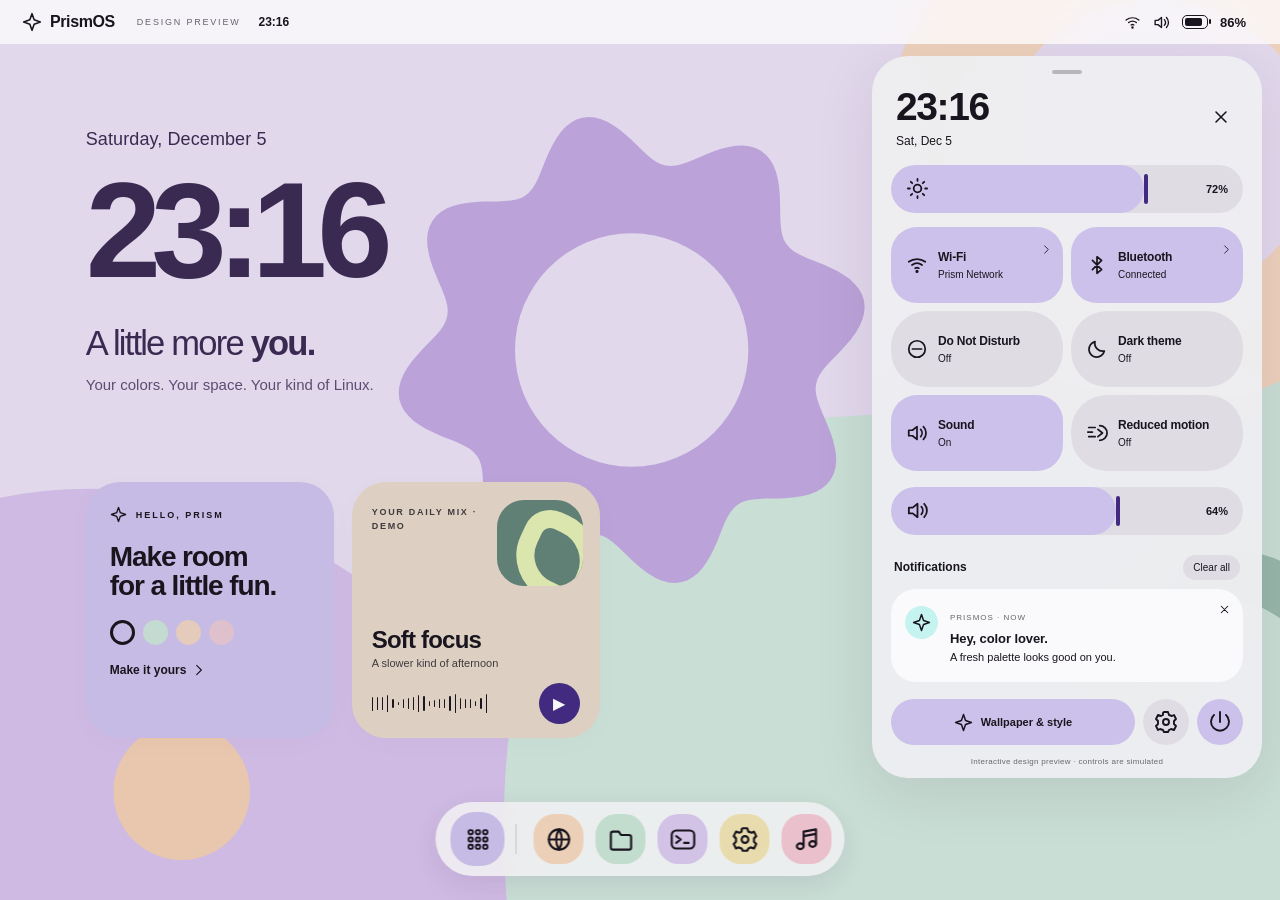
==== preview/index.html @ 4435ca2a "Add expressive PrismOS desktop and Arch distribution foundation Include native Quickshell surfaces, " ====
<!doctype html>
<html lang="en">
<head>
  <meta charset="UTF-8">
  <meta name="viewport" content="width=device-width, initial-scale=1, viewport-fit=cover">
  <meta name="theme-color" content="#e9dff4">
  <title>PrismOS · Express yourself</title>
  <link rel="stylesheet" href="style.css">
</head>
<body>
  <main id="desktop" aria-label="PrismOS interactive design preview">
    <div class="wallpaper" aria-hidden="true"><div class="wallpaper-art"></div></div>
    <header class="status-bar">
      <button class="brand" data-open="drawer" aria-label="Open all applications"><span data-icon="spark"></span><b>PrismOS</b><span class="preview-label">DESIGN PREVIEW</span></button>
      <span class="status-clock">13:30</span>
      <button class="status-system" data-open="shade" aria-label="Open Quick Settings" aria-expanded="true"><span data-icon="wifi"></span><span data-icon="volume"></span><span class="battery"><i></i></span><b>86%</b></button>
    </header>
    <section class="home-copy">
      <div class="date">Wednesday, October 14</div>
      <div class="giant-clock" aria-label="Current time">13<span>:</span>30</div>
      <h1>A little more <em>you.</em></h1>
      <p>Your colors. Your space. Your kind of Linux.</p>
    </section>
    <section class="home-widgets" aria-label="Desktop widgets">
      <article class="welcome-widget">
        <div class="widget-eyebrow"><span data-icon="spark"></span> HELLO, PRISM</div>
        <h2>Make room<br>for a little fun.</h2>
        <div class="palette-dots" aria-label="Choose color palette"></div>
        <button class="text-button" data-open="appearance">Make it yours <span data-icon="arrow"></span></button>
      </article>
      <article class="media-widget">
        <div class="album-art" aria-hidden="true"><div class="album-flower"></div></div>
        <span class="eyebrow">YOUR DAILY MIX · DEMO</span>
        <h3>Soft focus</h3><p>A slower kind of afternoon</p>
        <div class="media-bottom"><div class="wave" aria-hidden="true"></div><button id="play-media" class="round-button" aria-label="Play demo track">▶</button></div>
      </article>
    </section>
    <nav class="dock" aria-label="Favorite applications">
      <button class="dock-app all-apps" data-open="drawer" aria-label="All apps"><span data-icon="apps"></span><span class="dock-tip">All apps</span></button>
      <div class="dock-divider"></div>
      <button class="dock-app" data-app="browser" aria-label="Browser"><span class="app-icon peach" data-icon="browser"></span><span class="dock-tip">Browser</span></button>
      <button class="dock-app" data-app="files" aria-label="Files"><span class="app-icon mint" data-icon="folder"></span><span class="dock-tip">Files</span></button>
      <button class="dock-app" data-app="terminal" aria-label="Terminal"><span class="app-icon lilac" data-icon="terminal"></span><span class="dock-tip">Terminal</span></button>
      <button class="dock-app" data-app="settings" aria-label="Settings"><span class="app-icon butter" data-icon="settings"></span><span class="dock-tip">Settings</span></button>
      <button class="dock-app" data-app="music" aria-label="Music"><span class="app-icon rose" data-icon="music"></span><span class="dock-tip">Music</span></button>
    </nav>
    <div id="shade-backdrop" class="shade-backdrop" hidden></div>
    <aside id="shade" class="shade panel open" aria-label="Quick Settings" role="dialog" aria-modal="true" tabindex="-1">
      <div class="shade-handle" aria-hidden="true"></div>
      <div class="shade-heading"><div><div class="shade-clock">13:30</div><p class="shade-date">Wed, Oct 14</p></div><button class="round-button quiet" data-close="shade" aria-label="Close Quick Settings"><span data-icon="close"></span></button></div>
      <div class="brightness control-slider"><span data-icon="brightness"></span><input id="brightness" type="range" min="10" max="100" value="72" aria-label="Display brightness"><output for="brightness">72%</output></div>
      <div class="quick-grid">
        <button class="quick-tile active" data-toggle="wifi" aria-pressed="true"><span class="tile-icon" data-icon="wifi"></span><div><b>Wi-Fi</b><span class="tile-status">Prism Network</span></div><span class="tile-arrow" data-icon="arrow"></span></button>
        <button class="quick-tile active" data-toggle="bluetooth" aria-pressed="true"><span class="tile-icon" data-icon="bluetooth"></span><div><b>Bluetooth</b><span class="tile-status">Connected</span></div><span class="tile-arrow" data-icon="arrow"></span></button>
        <button class="quick-tile" data-toggle="dnd" aria-pressed="false"><span class="tile-icon" data-icon="dnd"></span><div><b>Do Not Disturb</b><span class="tile-status">Off</span></div></button>
        <button class="quick-tile" data-toggle="dark" aria-pressed="false"><span class="tile-icon" data-icon="moon"></span><div><b>Dark theme</b><span class="tile-status">Off</span></div></button>
        <button class="quick-tile active" data-toggle="sound" aria-pressed="true"><span class="tile-icon" data-icon="volume"></span><div><b>Sound</b><span class="tile-status">On</span></div></button>
        <button class="quick-tile" data-toggle="reduced" aria-pressed="false"><span class="tile-icon" data-icon="motion"></span><div><b>Reduced motion</b><span class="tile-status">Off</span></div></button>
      </div>
      <div class="volume control-slider"><span data-icon="volume"></span><input id="volume" type="range" min="0" max="100" value="64" aria-label="Media volume"><output for="volume">64%</output></div>
      <div class="notification-heading"><b>Notifications</b><button id="clear-notifications" class="text-button">Clear all</button></div>
      <div id="notifications">
        <article class="notification"><span class="notification-icon" data-icon="spark"></span><div><span class="notification-app">PRISMOS · NOW</span><h3>Hey, color lover.</h3><p>A fresh palette looks good on you.</p></div><button class="dismiss-notification" aria-label="Dismiss welcome notification"><span data-icon="close"></span></button></article>
      </div>
      <div class="shade-footer"><button class="pill-button edit-button" data-open="appearance"><span data-icon="spark"></span>Wallpaper & style</button><button class="round-button" data-app="settings" aria-label="Settings"><span data-icon="settings"></span></button><button class="round-button power-button" id="power" aria-label="Show session menu"><span data-icon="power"></span></button></div>
      <p class="demo-note">Interactive design preview · controls are simulated</p>
    </aside>
    <div id="modal-backdrop" class="modal-backdrop" hidden></div>
    <section id="drawer" class="drawer modal panel" hidden aria-label="All applications" role="dialog" aria-modal="true" tabindex="-1">
      <div class="modal-heading"><div><span class="eyebrow">A PLACE FOR EVERYTHING</span><h2>Your apps</h2></div><button class="round-button quiet" data-close="drawer" aria-label="Close all applications"><span data-icon="close"></span></button></div>
      <label class="search-field"><span data-icon="search"></span><input id="app-search" placeholder="Search your apps" autocomplete="off" aria-label="Search applications"><kbd>/</kbd></label>
      <div id="app-grid" class="app-grid"></div>
      <p id="no-apps" hidden>No apps match your search.</p>
      <div class="drawer-footer">Start something good.<span>Esc to close · Enter to open</span></div>
    </section>
    <section id="appearance" class="appearance modal panel" hidden role="dialog" aria-modal="true" aria-label="Wallpaper and style" tabindex="-1">
      <div class="modal-heading"><div><span class="eyebrow">FEEL RIGHT AT HOME</span><h2>Make it yours.</h2></div><button class="round-button quiet" data-close="appearance" aria-label="Close style settings"><span data-icon="close"></span></button></div>
      <div class="style-preview"><div class="style-clock">13:30</div><div class="style-mini-tiles"><i></i><i></i><i></i></div></div>
      <h3>Find your color</h3><div class="palette-options"></div>
      <div class="settings-row"><div><b>Dark theme</b><p>Soft colors after sunset.</p></div><button class="switch" data-setting="dark" role="switch" aria-checked="false" aria-label="Dark theme"><i></i></button></div>
      <div class="settings-row"><div><b>Reduced motion</b><p>Keep the colors, simplify movement.</p></div><button class="switch" data-setting="reduced" role="switch" aria-checked="false" aria-label="Reduced motion"><i></i></button></div>
    </section>
    <section id="app-window" class="app-window panel" hidden aria-label="Application preview" role="dialog" aria-modal="true" tabindex="-1">
      <div class="app-titlebar"><div class="app-title"><span id="window-icon"></span><b id="window-title"></b><span class="window-label">PREVIEW</span></div><button class="round-button quiet" id="close-app" aria-label="Close application"><span data-icon="close"></span></button></div>
      <div id="app-content"></div>
    </section>
    <div id="launch-splash" class="launch-splash" hidden aria-hidden="true"><div id="splash-icon"></div><div class="expressive-loader"></div></div>
    <div id="toast" class="toast" role="status" hidden></div>
  </main>
  <script src="tokens.js"></script>
  <script src="icons.js"></script>
  <script src="app.js"></script>
</body>
</html>
---- preview/style.css ----
@font-face{font-family:Prism;src:local("Roboto"),local("Arial");font-display:swap}
:root{--primary:#ccc1eb;--primaryStrong:#422a83;--onPrimary:#19151e;--onPrimaryStrong:white;--secondary:#e4d7c8;--tertiary:#c4f3f0;--surface:#faf9fb;--surfaceContainer:#efeef2;--surfaceHigh:#dfdce4;--onSurface:#19151e;--onSurfaceHigh:#19151e;--outline:#756e87;--fast:160ms;--standard:320ms;--slow:500ms;--spring:cubic-bezier(.22,1.25,.34,1);color-scheme:light}
.shade:focus,.modal:focus,.app-window:focus{outline:none}
*{box-sizing:border-box}body{margin:0;font-family:Prism,"Arial",sans-serif;color:var(--onSurface);overflow:hidden}button,input{font:inherit}button{color:inherit;cursor:pointer;border:0;background:none;-webkit-tap-highlight-color:transparent}button:focus-visible,input:focus-visible{outline:3px solid var(--primaryStrong);outline-offset:4px}button svg{pointer-events:none}button:disabled{opacity:.4;cursor:default}[hidden]{display:none!important}svg{width:24px;height:24px;display:block}button{transition:background var(--fast),transform var(--fast) var(--spring),border-radius var(--standard) var(--spring)}button:active{transform:scale(.94)}#desktop{width:100vw;height:100dvh;min-height:500px;position:relative;isolation:isolate;overflow:hidden}.wallpaper{position:absolute;inset:0;z-index:-2;background:#e9dff4}.wallpaper-art{position:absolute;inset:0;background-size:cover;background-position:center;transition:filter var(--standard)}body.dark .wallpaper-art{filter:brightness(.4) saturate(.85)}.status-bar{height:44px;display:flex;align-items:center;gap:18px;padding:0 22px;background:color-mix(in srgb,var(--surface) 80%,transparent);backdrop-filter:blur(22px);position:relative;z-index:40;font-size:13px}.brand{display:flex;gap:8px;align-items:center;padding:4px 0}.brand svg{width:20px;height:20px}.brand b{font-size:16px;letter-spacing:-.4px}.preview-label{font-size:9px;letter-spacing:1.8px;margin-left:14px;opacity:.65}.status-clock{flex:1;font-size:12px;font-weight:600}.status-system{display:flex;align-items:center;gap:12px;height:34px;padding:0 12px;border-radius:20px}.status-system:hover{background:var(--primary)}.status-system svg{width:17px;height:17px}.battery{width:26px;height:14px;border:1.8px solid currentColor;border-radius:5px;position:relative;padding:2px}.battery:after{content:"";position:absolute;right:-4px;top:3px;width:2px;height:5px;background:currentColor;border-radius:2px}.battery i{display:block;width:86%;height:100%;border-radius:2px;background:currentColor}.home-copy{position:absolute;left:6.7%;top:14.3%;color:#3b2b53;transition:opacity var(--standard),transform var(--standard)}body.dark .home-copy{color:#f0e7fa}.home-copy .date{font-size:18px;font-weight:500;letter-spacing:.1px}.giant-clock{font-size:clamp(94px,10.6vw,164px);line-height:1.18;font-weight:800;letter-spacing:-10px;font-variant-numeric:tabular-nums}.giant-clock span{font-weight:500}.home-copy h1{font-size:clamp(28px,2.7vw,42px);font-weight:500;letter-spacing:-1.8px;line-height:1.1;margin:14px 0}.home-copy em{font-style:normal;font-weight:800}.home-copy p{font-size:15px;margin:0;opacity:.8}.home-widgets{position:absolute;left:6.7%;bottom:18%;display:flex;gap:18px;align-items:stretch}.welcome-widget,.media-widget{width:248px;height:256px;border-radius:34px;padding:24px;background:var(--surfaceContainer);box-shadow:0 5px 30px #30174605;transition:background var(--standard)}.welcome-widget{background:var(--primary);color:var(--onPrimary)}.widget-eyebrow{font-size:9px;letter-spacing:2px;font-weight:700;display:flex;align-items:center;gap:9px}.widget-eyebrow svg{width:17px;height:17px}.welcome-widget h2{font-size:28px;line-height:1.05;letter-spacing:-1.1px;margin:19px 0 19px;font-weight:600}.palette-dots{display:flex;gap:8px}.palette-dot{width:25px;height:25px;border-radius:50%;border:3px solid transparent}.palette-dot.selected{border-color:#19151e}.text-button{font-size:12px;display:flex;align-items:center;gap:6px;padding:0;min-height:30px}.text-button svg{width:14px;height:14px}.welcome-widget>.text-button{margin-top:10px;font-weight:600}.media-widget{position:relative;padding:20px;background:var(--secondary);color:var(--onSecondary)}.album-art{height:86px;width:86px;position:absolute;right:17px;top:18px;background:#648478;border-radius:27px;overflow:hidden}.album-flower{height:85px;width:85px;border:18px solid #e2edb4;position:absolute;left:18px;top:15px;border-radius:32% 58% 28% 55%;transform:rotate(25deg)}.media-widget .eyebrow{display:block;max-width:110px;line-height:1.5;margin-top:4px}.eyebrow{font-size:9px;letter-spacing:1.7px;font-weight:700;opacity:.8}.media-widget h3{font-size:24px;font-weight:600;letter-spacing:-.8px;margin:93px 0 3px}.media-widget p{font-size:11px;margin:0;opacity:.8}.media-bottom{display:flex;align-items:center;justify-content:space-between;margin-top:14px}.round-button{width:46px;height:46px;border-radius:50%;display:grid;place-items:center;flex-shrink:0;background:var(--surfaceHigh)}.round-button.quiet{background:transparent}.round-button:hover{background:var(--primary)}.media-bottom .round-button{background:var(--primaryStrong);color:var(--onPrimaryStrong);font-size:16px;width:41px;height:41px}.wave{width:115px;height:23px;display:flex;align-items:center;gap:4px}.wave i{width:3px;border-radius:4px;background:currentColor;height:12px}.wave.playing i{animation:wave 700ms ease-in-out infinite alternate;animation-delay:calc(var(--index)*-65ms)}@keyframes wave{to{height:4px;opacity:.6}}.dock{position:absolute;bottom:24px;left:50%;transform:translateX(-50%);display:flex;gap:8px;align-items:center;padding:10px 15px;border-radius:38px;background:color-mix(in srgb,var(--surface) 86%,transparent);backdrop-filter:blur(26px);box-shadow:0 8px 26px #3b205719;z-index:15}.dock-app{position:relative;width:54px;height:54px;display:grid;place-items:center;border-radius:24px}.dock-app:hover{transform:translateY(-4px)}.all-apps{background:var(--primary)}.all-apps svg{width:25px;height:25px}.dock-divider{height:30px;width:1px;background:color-mix(in srgb,var(--onSurface) 18%,transparent);margin:0 3px}.dock-tip{position:absolute;bottom:calc(100% + 17px);padding:7px 11px;background:var(--surface);border-radius:14px;white-space:nowrap;font-size:11px;opacity:0;transform:translateY(4px);transition:opacity var(--fast),transform var(--fast);pointer-events:none}.dock-app:hover .dock-tip,.dock-app:focus-visible .dock-tip{opacity:1;transform:none}.app-icon{width:50px;height:50px;display:grid;place-items:center;border-radius:21px;color:#19151e}.app-icon svg{width:27px;height:27px}.peach{background:#f4d6bd}.mint{background:#c8e3d4}.lilac{background:#d8c8ed}.butter{background:#efe3b4}.rose{background:#f0c6d1}.panel{background:var(--surfaceContainer);box-shadow:0 14px 60px #2818301a}.shade{position:absolute;z-index:30;right:18px;top:56px;width:390px;padding:14px 19px 12px;border-radius:36px;background:color-mix(in srgb,var(--surfaceContainer) 94%,transparent);backdrop-filter:blur(36px);transform:translateY(-35px) scale(.95);transform-origin:top right;opacity:0;pointer-events:none;transition:transform var(--standard) var(--spring),opacity var(--fast),background var(--standard);max-height:calc(100dvh - 76px);overflow-y:auto;scrollbar-width:none}.shade.open{transform:none;opacity:1;pointer-events:auto}.shade-handle{height:4px;width:30px;border-radius:3px;background:color-mix(in srgb,var(--onSurface) 25%,transparent);margin:0 auto 12px}.shade-heading{display:flex;justify-content:space-between;align-items:center;margin:0 5px 17px}.shade-clock{font-size:39px;font-weight:600;letter-spacing:-1.4px;line-height:1.1}.shade-heading p{font-size:12px;margin:5px 0 0}.shade-heading>.round-button{width:35px;height:35px}.shade-heading svg{width:20px;height:20px}.control-slider{height:48px;position:relative;border-radius:26px;margin-bottom:14px;display:flex;align-items:center;background:var(--surfaceHigh);overflow:hidden;padding:0 15px;--value:72%}.control-slider:before{content:"";position:absolute;inset:0 auto 0 0;width:var(--value);border-radius:26px;background:var(--primary);transition:width 50ms linear}.control-slider>span{position:relative;z-index:1;pointer-events:none}.control-slider>span svg{width:23px;height:23px;color:var(--onPrimary)}.control-slider input{position:absolute;inset:0;width:100%;height:100%;margin:0;opacity:0;cursor:ew-resize;z-index:2}.control-slider output{position:relative;margin-left:auto;font-size:11px;font-weight:600;pointer-events:none;z-index:1}.control-slider:has(input:focus-visible){outline:3px solid var(--primaryStrong);outline-offset:3px}.control-slider:after{content:"";width:4px;height:30px;border-radius:5px;position:absolute;left:clamp(30px,var(--value),calc(100% - 10px));top:9px;background:var(--primaryStrong);pointer-events:none;transition:height var(--fast),top var(--fast)}.control-slider:active:after{height:38px;top:5px}.quick-grid{display:grid;grid-template-columns:1fr 1fr;gap:8px;margin-bottom:16px}.quick-tile{display:flex;align-items:center;gap:10px;text-align:left;height:76px;position:relative;background:var(--surfaceHigh);color:var(--onSurfaceHigh);border-radius:36px;padding:0 16px 0 15px;transition:background var(--fast),border-radius var(--standard) var(--spring),transform var(--fast) var(--spring)}.quick-tile.active{background:var(--primary);color:var(--onPrimary);border-radius:26px}.quick-tile:active{border-radius:18px;transform:scale(.96)}.quick-tile>.tile-icon svg{width:22px;height:22px}.quick-tile>div{min-width:0}.quick-tile b{display:block;font-size:12px;font-weight:600;white-space:nowrap;letter-spacing:-.2px}.quick-tile .tile-status{display:block;font-size:10px;margin-top:5px;overflow:hidden;text-overflow:ellipsis;white-space:nowrap;max-width:95px}.tile-arrow{position:absolute;right:11px;top:17px}.tile-arrow svg{width:11px;height:11px}.notification-heading{display:flex;align-items:center;justify-content:space-between;font-size:12px;margin:20px 3px 9px}.notification-heading>.text-button{font-size:10px;min-height:25px;padding:3px 10px;border-radius:14px;background:var(--surfaceHigh)}.notification{display:flex;gap:12px;padding:17px 14px;background:var(--surface);border-radius:25px;position:relative}.notification-icon{width:33px;height:33px;background:var(--tertiary);color:var(--onTertiary);border-radius:50%;display:grid;place-items:center;flex-shrink:0}.notification-icon svg{width:19px;height:19px}.notification-app{font-size:8px;letter-spacing:1px;opacity:.65}.notification h3{font-size:13px;font-weight:600;letter-spacing:-.1px;margin:7px 0 4px}.notification p{font-size:11px;line-height:1.4;margin:0}.dismiss-notification{position:absolute;right:7px;top:9px;padding:5px}.dismiss-notification svg{width:13px;height:13px}.caught-up{text-align:center;font-size:12px;padding:20px 0;opacity:.75}.shade-footer{display:flex;gap:8px;align-items:center;margin-top:17px}.pill-button{border-radius:24px;min-height:46px;padding:0 18px;display:flex;gap:8px;align-items:center;justify-content:center;background:var(--primary);color:var(--onPrimary);font-size:12px;font-weight:600}.pill-button svg{width:19px;height:19px}.edit-button{margin-right:auto;flex:1;font-size:11px;padding:0 12px}.power-button{background:var(--primary);color:var(--onPrimary)}.demo-note{font-size:8px;text-align:center;margin:12px 0 0;opacity:.62;letter-spacing:.3px}.modal-backdrop{position:absolute;inset:44px 0 0;background:#1b142544;backdrop-filter:blur(12px);z-index:45;animation:fade-in var(--fast)}.shade-backdrop{position:absolute;inset:44px 0 0;z-index:25;background:#271b3309}.modal{position:absolute;z-index:50;left:50%;top:50%;transform:translate(-50%,-50%);border-radius:40px;padding:30px;background:var(--surface);animation:modal-in var(--standard) var(--spring);max-height:calc(100dvh - 80px);overflow:auto}.modal-heading{display:flex;justify-content:space-between;align-items:center}.modal-heading h2{font-size:34px;letter-spacing:-1.3px;margin:9px 0 0;font-weight:600}.modal-heading .round-button{width:43px;height:43px}.drawer{width:min(860px,calc(100% - 40px));min-height:500px}.search-field{height:55px;border-radius:29px;background:var(--surfaceContainer);display:flex;align-items:center;gap:14px;padding:0 19px;margin:26px 0}.search-field svg{width:21px;height:21px}.search-field input{background:none;border:0;color:var(--onSurface);font-size:14px;flex:1;min-width:0;outline:0}.search-field:has(input:focus-visible){outline:3px solid var(--primaryStrong);outline-offset:3px}.search-field kbd{font-size:10px;border:1px solid var(--outline);border-radius:6px;padding:2px 6px;opacity:.65}.app-grid{display:grid;grid-template-columns:repeat(6,1fr);gap:20px 10px;margin:30px 0;max-height:390px;overflow:auto}.app-choice{display:flex;flex-direction:column;align-items:center;gap:10px;font-size:11px;min-height:94px;padding:6px;border-radius:26px}.app-choice:hover{background:var(--surfaceContainer)}.app-choice .app-icon{height:60px;width:60px;border-radius:24px}.app-choice svg{height:30px;width:30px}.drawer-footer{display:flex;justify-content:space-between;align-items:center;font-size:11px;padding-top:20px;border-top:1px solid var(--surfaceHigh)}.drawer-footer span{font-size:10px;opacity:.6}.appearance{width:min(550px,calc(100% - 40px))}.style-preview{height:150px;position:relative;background:var(--primary);color:var(--onPrimary);border-radius:30px;margin:24px 0;padding:20px;overflow:hidden}.style-clock{font-size:50px;font-weight:700;letter-spacing:-2px}.style-mini-tiles{display:flex;gap:8px;margin-top:14px}.style-mini-tiles i{display:block;width:75px;height:28px;border-radius:20px;background:var(--surface)}.style-mini-tiles i:nth-child(2){background:var(--secondary)}.style-mini-tiles i:nth-child(3){background:var(--tertiary)}.appearance h3{font-size:14px;font-weight:600;margin:22px 0 14px}.palette-options{display:flex;gap:10px}.palette-option{flex:1;border:2px solid transparent;padding:12px 4px 9px;border-radius:23px;background:var(--surfaceContainer);font-size:10px;display:flex;align-items:center;flex-direction:column;gap:8px}.palette-option.selected{border-color:var(--primaryStrong)}.palette-swatch{height:37px;width:37px;border-radius:50%;display:flex;overflow:hidden;transform:rotate(-25deg)}.palette-swatch i{width:50%;height:100%}.settings-row{display:flex;justify-content:space-between;align-items:center;margin-top:23px;font-size:13px}.settings-row p{font-size:11px;margin:6px 0 0;opacity:.7}.switch{height:30px;width:50px;padding:3px;background:var(--surfaceHigh);border:2px solid var(--outline);border-radius:20px;display:flex;align-items:center}.switch i{height:18px;width:18px;border-radius:50%;background:var(--outline);transition:transform var(--standard) var(--spring),background var(--fast)}.switch.on{background:var(--primaryStrong);border-color:var(--primaryStrong)}.switch.on i{background:var(--onPrimaryStrong);transform:translateX(19px)}.app-window{position:absolute;z-index:48;left:50%;top:50%;transform:translate(-50%,-50%);width:min(850px,calc(100% - 44px));height:min(580px,calc(100dvh - 130px));border-radius:32px;overflow:hidden;background:var(--surface);animation:app-in var(--standard) var(--spring)}.app-titlebar{display:flex;align-items:center;justify-content:space-between;height:62px;padding:0 18px;background:var(--surfaceContainer)}.app-title{display:flex;align-items:center;gap:12px;font-size:13px}.app-title svg{height:20px;width:20px}.window-label{font-size:8px;letter-spacing:1.5px;padding:4px 6px;border-radius:6px;background:var(--surfaceHigh)}.app-titlebar>.round-button{width:35px;height:35px}.app-titlebar>.round-button svg{width:18px;height:18px}#app-content{height:calc(100% - 62px);overflow:auto}.files-app{display:grid;grid-template-columns:180px 1fr;height:100%}.files-sidebar{padding:24px 16px;background:var(--surfaceContainer);display:flex;flex-direction:column;gap:8px}.files-sidebar button{font-size:12px;display:flex;gap:10px;align-items:center;padding:12px;border-radius:18px;text-align:left}.files-sidebar button.selected{background:var(--primary);color:var(--onPrimary)}.files-sidebar svg{height:18px;width:18px}.files-main{padding:26px}.files-main h2{font-size:28px;font-weight:600;letter-spacing:-1px;margin:0 0 26px}.file-grid{display:grid;grid-template-columns:repeat(3,1fr);gap:18px}.file-card{padding:14px 8px;background:var(--surfaceContainer);border-radius:24px;text-align:center;font-size:11px;line-height:1.5}.file-card>span{display:grid;place-items:center;height:65px;margin:0 auto 12px;color:var(--primaryStrong)}.file-card svg{width:39px;height:39px}.file-card small{display:block;opacity:.6}.browser-app{padding:25px;height:100%;background:var(--surface)}.browser-address{padding:13px 20px;background:var(--surfaceContainer);border-radius:25px;font-size:12px;color:var(--outline)}.browser-home{text-align:center;padding-top:55px}.browser-home>svg{margin:auto;height:50px;width:50px;color:var(--primaryStrong)}.browser-home h2{font-size:39px;letter-spacing:-1.4px;font-weight:600}.browser-home p{font-size:13px}.terminal-app{height:100%;padding:28px;background:#211b2d;color:#e9dff4;font:13px/1.9 ui-monospace,monospace;white-space:pre-wrap}.terminal-app b{color:#cbe6d7}.terminal-line{display:flex;gap:10px;align-items:center}.terminal-line input{font:inherit;flex:1;min-width:0;color:#e9dff4;border:0;outline:none;background:none}.generic-app{padding:50px;text-align:center}.generic-app>svg{width:58px;height:58px;margin:auto;color:var(--primaryStrong)}.generic-app h2{font-size:35px;font-weight:600;letter-spacing:-1px}.generic-app p{font-size:13px;line-height:1.7}.launch-splash{position:absolute;z-index:60;border-radius:26px;background:var(--primary);color:var(--onPrimary);display:flex;flex-direction:column;gap:24px;align-items:center;justify-content:center;pointer-events:none}.launch-splash svg{width:60px;height:60px}.expressive-loader{width:30px;height:30px;background:var(--primaryStrong);clip-path:polygon(50% 0,65% 13%,85% 10%,88% 30%,100% 50%,85% 65%,90% 85%,70% 88%,50% 100%,35% 87%,15% 90%,12% 70%,0 50%,15% 35%,10% 15%,30% 12%);animation:flower-spin 1300ms linear infinite,flower-morph 700ms ease-in-out infinite alternate}@keyframes flower-spin{to{transform:rotate(360deg)}}@keyframes flower-morph{to{border-radius:50%;clip-path:polygon(50% 0,68% 5%,87% 13%,95% 32%,100% 50%,95% 68%,87% 87%,68% 95%,50% 100%,32% 95%,13% 87%,5% 68%,0 50%,5% 32%,13% 13%,32% 5%)}}.toast{position:absolute;z-index:80;left:50%;bottom:116px;transform:translateX(-50%);background:var(--surface);color:var(--onSurface);padding:15px 24px;border-radius:25px;font-size:12px;box-shadow:0 10px 40px #211b2d20;max-width:calc(100% - 40px);text-align:center;animation:fade-in var(--fast)}@keyframes modal-in{from{opacity:0;transform:translate(-50%,-43%) scale(.94)}}@keyframes app-in{from{opacity:0;transform:translate(-50%,-46%) scale(.95)}}@keyframes fade-in{from{opacity:0}}.closing{pointer-events:none;animation:close-out var(--fast) ease-in forwards}@keyframes close-out{to{opacity:0;transform:translate(-50%,-48%) scale(.97)}}.reduced-motion *,.reduced-motion *:before,.reduced-motion *:after{animation-duration:0.01ms!important;animation-iteration-count:1!important;transition-duration:0.01ms!important;scroll-behavior:auto!important}.reduced-motion .expressive-loader{animation:none}.reduced-motion .wave i{animation:none}@media(prefers-reduced-motion:reduce){body:not(.motion-override) *{animation-duration:.01ms!important;animation-iteration-count:1!important;transition-duration:.01ms!important}}
@media(min-width:1600px){.home-widgets{bottom:21%}.welcome-widget,.media-widget{width:280px;height:270px}.welcome-widget h2{font-size:32px}.shade{width:414px}.quick-tile{height:83px}.quick-tile b{font-size:13px}.shade-clock{font-size:44px}}
@media(max-height:760px) and (min-width:900px){.home-copy{top:14%}.home-copy .giant-clock{font-size:100px}.home-copy h1{font-size:29px;margin:6px 0}.home-widgets{bottom:16%}.welcome-widget,.media-widget{height:211px;width:226px;padding:18px}.welcome-widget h2{font-size:25px;margin:15px 0}.media-widget h3{margin-top:68px}.media-bottom{margin-top:6px}.media-widget .album-art{width:70px;height:70px}.shade{max-height:calc(100dvh - 68px);top:50px;padding:10px 16px}.quick-tile{height:63px}.quick-grid{gap:6px;margin-bottom:10px}.shade-heading{margin-bottom:12px}.control-slider{height:42px;margin-bottom:10px}.control-slider:after{top:6px}.notification-heading{margin-top:10px}.shade-footer{margin-top:12px}.shade-handle{margin-bottom:9px}.dock{bottom:15px}.demo-note{margin-top:8px}}
@media(max-width:1000px){.home-copy{left:5%;top:16%}.home-copy .giant-clock{font-size:104px}.home-widgets{left:5%;gap:12px}.welcome-widget{width:224px}.media-widget{display:none}.home-copy h1{font-size:31px}.shade{width:370px;right:12px}.quick-tile{padding-left:13px;gap:8px}.app-grid{grid-template-columns:repeat(5,1fr)}}
@media(max-width:650px){#desktop{min-height:400px}.status-bar{padding:0 15px;gap:10px}.preview-label{display:none}.status-clock{font-size:11px}.status-system{gap:7px;padding:0 4px}.status-system svg{width:15px;height:15px}.home-copy{top:14%;left:8%}.home-copy .date{font-size:13px}.home-copy .giant-clock{font-size:98px;letter-spacing:-7px}.home-copy h1{font-size:30px;letter-spacing:-1px}.home-copy p{font-size:12px}.home-widgets{left:8%;bottom:19%}.welcome-widget{width:236px;height:221px}.welcome-widget h2{font-size:26px}.dock{bottom:17px;gap:3px;padding:9px 11px}.dock-app{width:46px;height:46px}.dock-app .app-icon{width:42px;height:42px;border-radius:18px}.dock-app .app-icon svg{width:23px;height:23px}.dock-divider{margin:0 2px}.shade{width:calc(100% - 20px);right:10px;top:52px;max-height:calc(100dvh - 62px);padding:13px 18px 12px;border-radius:32px}.shade-backdrop{background:#211b2d33;backdrop-filter:blur(10px)}.shade .quick-tile{height:76px}.quick-tile b{font-size:12px}.shade-footer .edit-button{font-size:10px}.home-copy,.home-widgets{transition:filter var(--standard)}body.shade-visible .home-copy,body.shade-visible .home-widgets{filter:blur(7px)}.drawer,.appearance{width:calc(100% - 20px);padding:23px;border-radius:32px;max-height:calc(100dvh - 62px)}.modal-heading h2{font-size:29px}.app-grid{grid-template-columns:repeat(3,1fr);gap:12px 4px;max-height:calc(100dvh - 360px)}.drawer-footer>span{display:none}.palette-options{gap:6px}.palette-option{padding:10px 2px}.files-app{grid-template-columns:120px 1fr}.files-sidebar{padding:18px 8px}.files-sidebar button{padding:10px 7px;font-size:10px;gap:7px}.files-main{padding:20px 14px}.file-grid{grid-template-columns:repeat(2,1fr);gap:10px}.files-main h2{font-size:24px}.app-window{width:calc(100% - 20px);height:calc(100dvh - 105px)}.generic-app{padding:35px 20px}.terminal-app{padding:20px;font-size:11px}}
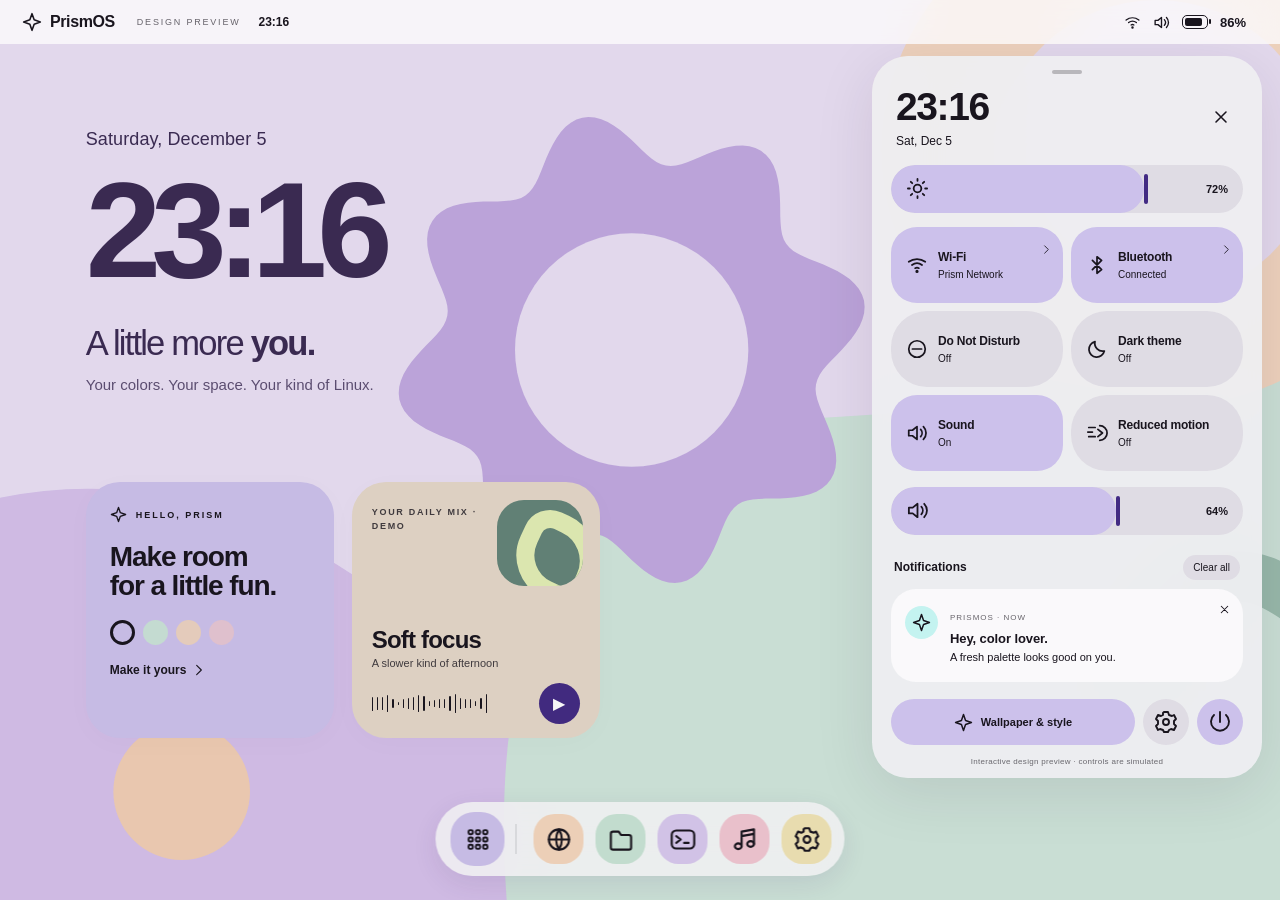
==== commit 6345b22f: "Build v0.2 native desktop services and session controls Add persistent favorites, system tray, MPRIS" ====
--- a/preview/index.html
+++ b/preview/index.html
@@ -80,6 +80,14 @@
       <div class="settings-row"><div><b>Dark theme</b><p>Soft colors after sunset.</p></div><button class="switch" data-setting="dark" role="switch" aria-checked="false" aria-label="Dark theme"><i></i></button></div>
       <div class="settings-row"><div><b>Reduced motion</b><p>Keep the colors, simplify movement.</p></div><button class="switch" data-setting="reduced" role="switch" aria-checked="false" aria-label="Reduced motion"><i></i></button></div>
     </section>
+    <section id="power-panel" class="power-panel modal panel" hidden role="dialog" aria-modal="true" aria-label="Session actions" tabindex="-1">
+      <div class="modal-heading"><h2 id="power-heading">Take a moment.</h2><button class="round-button quiet" data-close="power-panel" aria-label="Close session actions"><span data-icon="close"></span></button></div>
+      <p id="power-description">Choose what happens next.</p>
+      <div class="power-choices"><button class="pill-button" data-power-choice="Lock">Lock</button><button class="pill-button" data-power-choice="Suspend">Suspend</button><button class="pill-button" data-power-choice="Sign out">Sign out</button><button class="pill-button" data-power-choice="Restart">Restart</button><button class="pill-button" data-power-choice="Power off">Power off</button></div>
+      <button id="confirm-power" class="pill-button" hidden>Confirm</button><button id="cancel-power" class="text-button">Cancel</button>
+      <p class="demo-note">Design preview · session actions are simulated</p>
+    </section>
+    <div id="app-context" class="app-context panel" hidden role="menu" aria-label="Application actions"><button id="context-open" role="menuitem">Open</button><button id="context-pin" role="menuitem">Pin to dock</button></div>
     <section id="app-window" class="app-window panel" hidden aria-label="Application preview" role="dialog" aria-modal="true" tabindex="-1">
       <div class="app-titlebar"><div class="app-title"><span id="window-icon"></span><b id="window-title"></b><span class="window-label">PREVIEW</span></div><button class="round-button quiet" id="close-app" aria-label="Close application"><span data-icon="close"></span></button></div>
       <div id="app-content"></div>
--- a/preview/style.css
+++ b/preview/style.css
@@ -1,6 +1,7 @@
 @font-face{font-family:Prism;src:local("Roboto"),local("Arial");font-display:swap}
 :root{--primary:#ccc1eb;--primaryStrong:#422a83;--onPrimary:#19151e;--onPrimaryStrong:white;--secondary:#e4d7c8;--tertiary:#c4f3f0;--surface:#faf9fb;--surfaceContainer:#efeef2;--surfaceHigh:#dfdce4;--onSurface:#19151e;--onSurfaceHigh:#19151e;--outline:#756e87;--fast:160ms;--standard:320ms;--slow:500ms;--spring:cubic-bezier(.22,1.25,.34,1);color-scheme:light}
 .shade:focus,.modal:focus,.app-window:focus{outline:none}
+.power-panel{width:min(420px,calc(100% - 24px))}.power-panel>p{font-size:13px;line-height:1.5}.power-choices{display:grid;gap:10px;margin:22px 0}.power-panel>#confirm-power{width:100%;margin:24px 0 14px}.power-panel>#cancel-power{margin:16px auto 0}.app-context{position:absolute;z-index:75;padding:8px;border-radius:22px;min-width:170px;background:var(--surfaceContainer)}.app-context button{display:block;width:100%;padding:12px 14px;text-align:left;border-radius:16px;font-size:12px}.app-context button:hover,.app-context button:focus-visible{background:var(--primary)}.app-choice{position:relative}.pin-mark{position:absolute;right:calc(50% - 29px);top:5px;width:10px;height:10px;border-radius:50%;background:var(--primaryStrong)}.dock{max-width:calc(100% - 20px);overflow-x:auto;scrollbar-width:none}.dock-app{flex-shrink:0}
 *{box-sizing:border-box}body{margin:0;font-family:Prism,"Arial",sans-serif;color:var(--onSurface);overflow:hidden}button,input{font:inherit}button{color:inherit;cursor:pointer;border:0;background:none;-webkit-tap-highlight-color:transparent}button:focus-visible,input:focus-visible{outline:3px solid var(--primaryStrong);outline-offset:4px}button svg{pointer-events:none}button:disabled{opacity:.4;cursor:default}[hidden]{display:none!important}svg{width:24px;height:24px;display:block}button{transition:background var(--fast),transform var(--fast) var(--spring),border-radius var(--standard) var(--spring)}button:active{transform:scale(.94)}#desktop{width:100vw;height:100dvh;min-height:500px;position:relative;isolation:isolate;overflow:hidden}.wallpaper{position:absolute;inset:0;z-index:-2;background:#e9dff4}.wallpaper-art{position:absolute;inset:0;background-size:cover;background-position:center;transition:filter var(--standard)}body.dark .wallpaper-art{filter:brightness(.4) saturate(.85)}.status-bar{height:44px;display:flex;align-items:center;gap:18px;padding:0 22px;background:color-mix(in srgb,var(--surface) 80%,transparent);backdrop-filter:blur(22px);position:relative;z-index:40;font-size:13px}.brand{display:flex;gap:8px;align-items:center;padding:4px 0}.brand svg{width:20px;height:20px}.brand b{font-size:16px;letter-spacing:-.4px}.preview-label{font-size:9px;letter-spacing:1.8px;margin-left:14px;opacity:.65}.status-clock{flex:1;font-size:12px;font-weight:600}.status-system{display:flex;align-items:center;gap:12px;height:34px;padding:0 12px;border-radius:20px}.status-system:hover{background:var(--primary)}.status-system svg{width:17px;height:17px}.battery{width:26px;height:14px;border:1.8px solid currentColor;border-radius:5px;position:relative;padding:2px}.battery:after{content:"";position:absolute;right:-4px;top:3px;width:2px;height:5px;background:currentColor;border-radius:2px}.battery i{display:block;width:86%;height:100%;border-radius:2px;background:currentColor}.home-copy{position:absolute;left:6.7%;top:14.3%;color:#3b2b53;transition:opacity var(--standard),transform var(--standard)}body.dark .home-copy{color:#f0e7fa}.home-copy .date{font-size:18px;font-weight:500;letter-spacing:.1px}.giant-clock{font-size:clamp(94px,10.6vw,164px);line-height:1.18;font-weight:800;letter-spacing:-10px;font-variant-numeric:tabular-nums}.giant-clock span{font-weight:500}.home-copy h1{font-size:clamp(28px,2.7vw,42px);font-weight:500;letter-spacing:-1.8px;line-height:1.1;margin:14px 0}.home-copy em{font-style:normal;font-weight:800}.home-copy p{font-size:15px;margin:0;opacity:.8}.home-widgets{position:absolute;left:6.7%;bottom:18%;display:flex;gap:18px;align-items:stretch}.welcome-widget,.media-widget{width:248px;height:256px;border-radius:34px;padding:24px;background:var(--surfaceContainer);box-shadow:0 5px 30px #30174605;transition:background var(--standard)}.welcome-widget{background:var(--primary);color:var(--onPrimary)}.widget-eyebrow{font-size:9px;letter-spacing:2px;font-weight:700;display:flex;align-items:center;gap:9px}.widget-eyebrow svg{width:17px;height:17px}.welcome-widget h2{font-size:28px;line-height:1.05;letter-spacing:-1.1px;margin:19px 0 19px;font-weight:600}.palette-dots{display:flex;gap:8px}.palette-dot{width:25px;height:25px;border-radius:50%;border:3px solid transparent}.palette-dot.selected{border-color:#19151e}.text-button{font-size:12px;display:flex;align-items:center;gap:6px;padding:0;min-height:30px}.text-button svg{width:14px;height:14px}.welcome-widget>.text-button{margin-top:10px;font-weight:600}.media-widget{position:relative;padding:20px;background:var(--secondary);color:var(--onSecondary)}.album-art{height:86px;width:86px;position:absolute;right:17px;top:18px;background:#648478;border-radius:27px;overflow:hidden}.album-flower{height:85px;width:85px;border:18px solid #e2edb4;position:absolute;left:18px;top:15px;border-radius:32% 58% 28% 55%;transform:rotate(25deg)}.media-widget .eyebrow{display:block;max-width:110px;line-height:1.5;margin-top:4px}.eyebrow{font-size:9px;letter-spacing:1.7px;font-weight:700;opacity:.8}.media-widget h3{font-size:24px;font-weight:600;letter-spacing:-.8px;margin:93px 0 3px}.media-widget p{font-size:11px;margin:0;opacity:.8}.media-bottom{display:flex;align-items:center;justify-content:space-between;margin-top:14px}.round-button{width:46px;height:46px;border-radius:50%;display:grid;place-items:center;flex-shrink:0;background:var(--surfaceHigh)}.round-button.quiet{background:transparent}.round-button:hover{background:var(--primary)}.media-bottom .round-button{background:var(--primaryStrong);color:var(--onPrimaryStrong);font-size:16px;width:41px;height:41px}.wave{width:115px;height:23px;display:flex;align-items:center;gap:4px}.wave i{width:3px;border-radius:4px;background:currentColor;height:12px}.wave.playing i{animation:wave 700ms ease-in-out infinite alternate;animation-delay:calc(var(--index)*-65ms)}@keyframes wave{to{height:4px;opacity:.6}}.dock{position:absolute;bottom:24px;left:50%;transform:translateX(-50%);display:flex;gap:8px;align-items:center;padding:10px 15px;border-radius:38px;background:color-mix(in srgb,var(--surface) 86%,transparent);backdrop-filter:blur(26px);box-shadow:0 8px 26px #3b205719;z-index:15}.dock-app{position:relative;width:54px;height:54px;display:grid;place-items:center;border-radius:24px}.dock-app:hover{transform:translateY(-4px)}.all-apps{background:var(--primary)}.all-apps svg{width:25px;height:25px}.dock-divider{height:30px;width:1px;background:color-mix(in srgb,var(--onSurface) 18%,transparent);margin:0 3px}.dock-tip{position:absolute;bottom:calc(100% + 17px);padding:7px 11px;background:var(--surface);border-radius:14px;white-space:nowrap;font-size:11px;opacity:0;transform:translateY(4px);transition:opacity var(--fast),transform var(--fast);pointer-events:none}.dock-app:hover .dock-tip,.dock-app:focus-visible .dock-tip{opacity:1;transform:none}.app-icon{width:50px;height:50px;display:grid;place-items:center;border-radius:21px;color:#19151e}.app-icon svg{width:27px;height:27px}.peach{background:#f4d6bd}.mint{background:#c8e3d4}.lilac{background:#d8c8ed}.butter{background:#efe3b4}.rose{background:#f0c6d1}.panel{background:var(--surfaceContainer);box-shadow:0 14px 60px #2818301a}.shade{position:absolute;z-index:30;right:18px;top:56px;width:390px;padding:14px 19px 12px;border-radius:36px;background:color-mix(in srgb,var(--surfaceContainer) 94%,transparent);backdrop-filter:blur(36px);transform:translateY(-35px) scale(.95);transform-origin:top right;opacity:0;pointer-events:none;transition:transform var(--standard) var(--spring),opacity var(--fast),background var(--standard);max-height:calc(100dvh - 76px);overflow-y:auto;scrollbar-width:none}.shade.open{transform:none;opacity:1;pointer-events:auto}.shade-handle{height:4px;width:30px;border-radius:3px;background:color-mix(in srgb,var(--onSurface) 25%,transparent);margin:0 auto 12px}.shade-heading{display:flex;justify-content:space-between;align-items:center;margin:0 5px 17px}.shade-clock{font-size:39px;font-weight:600;letter-spacing:-1.4px;line-height:1.1}.shade-heading p{font-size:12px;margin:5px 0 0}.shade-heading>.round-button{width:35px;height:35px}.shade-heading svg{width:20px;height:20px}.control-slider{height:48px;position:relative;border-radius:26px;margin-bottom:14px;display:flex;align-items:center;background:var(--surfaceHigh);overflow:hidden;padding:0 15px;--value:72%}.control-slider:before{content:"";position:absolute;inset:0 auto 0 0;width:var(--value);border-radius:26px;background:var(--primary);transition:width 50ms linear}.control-slider>span{position:relative;z-index:1;pointer-events:none}.control-slider>span svg{width:23px;height:23px;color:var(--onPrimary)}.control-slider input{position:absolute;inset:0;width:100%;height:100%;margin:0;opacity:0;cursor:ew-resize;z-index:2}.control-slider output{position:relative;margin-left:auto;font-size:11px;font-weight:600;pointer-events:none;z-index:1}.control-slider:has(input:focus-visible){outline:3px solid var(--primaryStrong);outline-offset:3px}.control-slider:after{content:"";width:4px;height:30px;border-radius:5px;position:absolute;left:clamp(30px,var(--value),calc(100% - 10px));top:9px;background:var(--primaryStrong);pointer-events:none;transition:height var(--fast),top var(--fast)}.control-slider:active:after{height:38px;top:5px}.quick-grid{display:grid;grid-template-columns:1fr 1fr;gap:8px;margin-bottom:16px}.quick-tile{display:flex;align-items:center;gap:10px;text-align:left;height:76px;position:relative;background:var(--surfaceHigh);color:var(--onSurfaceHigh);border-radius:36px;padding:0 16px 0 15px;transition:background var(--fast),border-radius var(--standard) var(--spring),transform var(--fast) var(--spring)}.quick-tile.active{background:var(--primary);color:var(--onPrimary);border-radius:26px}.quick-tile:active{border-radius:18px;transform:scale(.96)}.quick-tile>.tile-icon svg{width:22px;height:22px}.quick-tile>div{min-width:0}.quick-tile b{display:block;font-size:12px;font-weight:600;white-space:nowrap;letter-spacing:-.2px}.quick-tile .tile-status{display:block;font-size:10px;margin-top:5px;overflow:hidden;text-overflow:ellipsis;white-space:nowrap;max-width:95px}.tile-arrow{position:absolute;right:11px;top:17px}.tile-arrow svg{width:11px;height:11px}.notification-heading{display:flex;align-items:center;justify-content:space-between;font-size:12px;margin:20px 3px 9px}.notification-heading>.text-button{font-size:10px;min-height:25px;padding:3px 10px;border-radius:14px;background:var(--surfaceHigh)}.notification{display:flex;gap:12px;padding:17px 14px;background:var(--surface);border-radius:25px;position:relative}.notification-icon{width:33px;height:33px;background:var(--tertiary);color:var(--onTertiary);border-radius:50%;display:grid;place-items:center;flex-shrink:0}.notification-icon svg{width:19px;height:19px}.notification-app{font-size:8px;letter-spacing:1px;opacity:.65}.notification h3{font-size:13px;font-weight:600;letter-spacing:-.1px;margin:7px 0 4px}.notification p{font-size:11px;line-height:1.4;margin:0}.dismiss-notification{position:absolute;right:7px;top:9px;padding:5px}.dismiss-notification svg{width:13px;height:13px}.caught-up{text-align:center;font-size:12px;padding:20px 0;opacity:.75}.shade-footer{display:flex;gap:8px;align-items:center;margin-top:17px}.pill-button{border-radius:24px;min-height:46px;padding:0 18px;display:flex;gap:8px;align-items:center;justify-content:center;background:var(--primary);color:var(--onPrimary);font-size:12px;font-weight:600}.pill-button svg{width:19px;height:19px}.edit-button{margin-right:auto;flex:1;font-size:11px;padding:0 12px}.power-button{background:var(--primary);color:var(--onPrimary)}.demo-note{font-size:8px;text-align:center;margin:12px 0 0;opacity:.62;letter-spacing:.3px}.modal-backdrop{position:absolute;inset:44px 0 0;background:#1b142544;backdrop-filter:blur(12px);z-index:45;animation:fade-in var(--fast)}.shade-backdrop{position:absolute;inset:44px 0 0;z-index:25;background:#271b3309}.modal{position:absolute;z-index:50;left:50%;top:50%;transform:translate(-50%,-50%);border-radius:40px;padding:30px;background:var(--surface);animation:modal-in var(--standard) var(--spring);max-height:calc(100dvh - 80px);overflow:auto}.modal-heading{display:flex;justify-content:space-between;align-items:center}.modal-heading h2{font-size:34px;letter-spacing:-1.3px;margin:9px 0 0;font-weight:600}.modal-heading .round-button{width:43px;height:43px}.drawer{width:min(860px,calc(100% - 40px));min-height:500px}.search-field{height:55px;border-radius:29px;background:var(--surfaceContainer);display:flex;align-items:center;gap:14px;padding:0 19px;margin:26px 0}.search-field svg{width:21px;height:21px}.search-field input{background:none;border:0;color:var(--onSurface);font-size:14px;flex:1;min-width:0;outline:0}.search-field:has(input:focus-visible){outline:3px solid var(--primaryStrong);outline-offset:3px}.search-field kbd{font-size:10px;border:1px solid var(--outline);border-radius:6px;padding:2px 6px;opacity:.65}.app-grid{display:grid;grid-template-columns:repeat(6,1fr);gap:20px 10px;margin:30px 0;max-height:390px;overflow:auto}.app-choice{display:flex;flex-direction:column;align-items:center;gap:10px;font-size:11px;min-height:94px;padding:6px;border-radius:26px}.app-choice:hover{background:var(--surfaceContainer)}.app-choice .app-icon{height:60px;width:60px;border-radius:24px}.app-choice svg{height:30px;width:30px}.drawer-footer{display:flex;justify-content:space-between;align-items:center;font-size:11px;padding-top:20px;border-top:1px solid var(--surfaceHigh)}.drawer-footer span{font-size:10px;opacity:.6}.appearance{width:min(550px,calc(100% - 40px))}.style-preview{height:150px;position:relative;background:var(--primary);color:var(--onPrimary);border-radius:30px;margin:24px 0;padding:20px;overflow:hidden}.style-clock{font-size:50px;font-weight:700;letter-spacing:-2px}.style-mini-tiles{display:flex;gap:8px;margin-top:14px}.style-mini-tiles i{display:block;width:75px;height:28px;border-radius:20px;background:var(--surface)}.style-mini-tiles i:nth-child(2){background:var(--secondary)}.style-mini-tiles i:nth-child(3){background:var(--tertiary)}.appearance h3{font-size:14px;font-weight:600;margin:22px 0 14px}.palette-options{display:flex;gap:10px}.palette-option{flex:1;border:2px solid transparent;padding:12px 4px 9px;border-radius:23px;background:var(--surfaceContainer);font-size:10px;display:flex;align-items:center;flex-direction:column;gap:8px}.palette-option.selected{border-color:var(--primaryStrong)}.palette-swatch{height:37px;width:37px;border-radius:50%;display:flex;overflow:hidden;transform:rotate(-25deg)}.palette-swatch i{width:50%;height:100%}.settings-row{display:flex;justify-content:space-between;align-items:center;margin-top:23px;font-size:13px}.settings-row p{font-size:11px;margin:6px 0 0;opacity:.7}.switch{height:30px;width:50px;padding:3px;background:var(--surfaceHigh);border:2px solid var(--outline);border-radius:20px;display:flex;align-items:center}.switch i{height:18px;width:18px;border-radius:50%;background:var(--outline);transition:transform var(--standard) var(--spring),background var(--fast)}.switch.on{background:var(--primaryStrong);border-color:var(--primaryStrong)}.switch.on i{background:var(--onPrimaryStrong);transform:translateX(19px)}.app-window{position:absolute;z-index:48;left:50%;top:50%;transform:translate(-50%,-50%);width:min(850px,calc(100% - 44px));height:min(580px,calc(100dvh - 130px));border-radius:32px;overflow:hidden;background:var(--surface);animation:app-in var(--standard) var(--spring)}.app-titlebar{display:flex;align-items:center;justify-content:space-between;height:62px;padding:0 18px;background:var(--surfaceContainer)}.app-title{display:flex;align-items:center;gap:12px;font-size:13px}.app-title svg{height:20px;width:20px}.window-label{font-size:8px;letter-spacing:1.5px;padding:4px 6px;border-radius:6px;background:var(--surfaceHigh)}.app-titlebar>.round-button{width:35px;height:35px}.app-titlebar>.round-button svg{width:18px;height:18px}#app-content{height:calc(100% - 62px);overflow:auto}.files-app{display:grid;grid-template-columns:180px 1fr;height:100%}.files-sidebar{padding:24px 16px;background:var(--surfaceContainer);display:flex;flex-direction:column;gap:8px}.files-sidebar button{font-size:12px;display:flex;gap:10px;align-items:center;padding:12px;border-radius:18px;text-align:left}.files-sidebar button.selected{background:var(--primary);color:var(--onPrimary)}.files-sidebar svg{height:18px;width:18px}.files-main{padding:26px}.files-main h2{font-size:28px;font-weight:600;letter-spacing:-1px;margin:0 0 26px}.file-grid{display:grid;grid-template-columns:repeat(3,1fr);gap:18px}.file-card{padding:14px 8px;background:var(--surfaceContainer);border-radius:24px;text-align:center;font-size:11px;line-height:1.5}.file-card>span{display:grid;place-items:center;height:65px;margin:0 auto 12px;color:var(--primaryStrong)}.file-card svg{width:39px;height:39px}.file-card small{display:block;opacity:.6}.browser-app{padding:25px;height:100%;background:var(--surface)}.browser-address{padding:13px 20px;background:var(--surfaceContainer);border-radius:25px;font-size:12px;color:var(--outline)}.browser-home{text-align:center;padding-top:55px}.browser-home>svg{margin:auto;height:50px;width:50px;color:var(--primaryStrong)}.browser-home h2{font-size:39px;letter-spacing:-1.4px;font-weight:600}.browser-home p{font-size:13px}.terminal-app{height:100%;padding:28px;background:#211b2d;color:#e9dff4;font:13px/1.9 ui-monospace,monospace;white-space:pre-wrap}.terminal-app b{color:#cbe6d7}.terminal-line{display:flex;gap:10px;align-items:center}.terminal-line input{font:inherit;flex:1;min-width:0;color:#e9dff4;border:0;outline:none;background:none}.generic-app{padding:50px;text-align:center}.generic-app>svg{width:58px;height:58px;margin:auto;color:var(--primaryStrong)}.generic-app h2{font-size:35px;font-weight:600;letter-spacing:-1px}.generic-app p{font-size:13px;line-height:1.7}.launch-splash{position:absolute;z-index:60;border-radius:26px;background:var(--primary);color:var(--onPrimary);display:flex;flex-direction:column;gap:24px;align-items:center;justify-content:center;pointer-events:none}.launch-splash svg{width:60px;height:60px}.expressive-loader{width:30px;height:30px;background:var(--primaryStrong);clip-path:polygon(50% 0,65% 13%,85% 10%,88% 30%,100% 50%,85% 65%,90% 85%,70% 88%,50% 100%,35% 87%,15% 90%,12% 70%,0 50%,15% 35%,10% 15%,30% 12%);animation:flower-spin 1300ms linear infinite,flower-morph 700ms ease-in-out infinite alternate}@keyframes flower-spin{to{transform:rotate(360deg)}}@keyframes flower-morph{to{border-radius:50%;clip-path:polygon(50% 0,68% 5%,87% 13%,95% 32%,100% 50%,95% 68%,87% 87%,68% 95%,50% 100%,32% 95%,13% 87%,5% 68%,0 50%,5% 32%,13% 13%,32% 5%)}}.toast{position:absolute;z-index:80;left:50%;bottom:116px;transform:translateX(-50%);background:var(--surface);color:var(--onSurface);padding:15px 24px;border-radius:25px;font-size:12px;box-shadow:0 10px 40px #211b2d20;max-width:calc(100% - 40px);text-align:center;animation:fade-in var(--fast)}@keyframes modal-in{from{opacity:0;transform:translate(-50%,-43%) scale(.94)}}@keyframes app-in{from{opacity:0;transform:translate(-50%,-46%) scale(.95)}}@keyframes fade-in{from{opacity:0}}.closing{pointer-events:none;animation:close-out var(--fast) ease-in forwards}@keyframes close-out{to{opacity:0;transform:translate(-50%,-48%) scale(.97)}}.reduced-motion *,.reduced-motion *:before,.reduced-motion *:after{animation-duration:0.01ms!important;animation-iteration-count:1!important;transition-duration:0.01ms!important;scroll-behavior:auto!important}.reduced-motion .expressive-loader{animation:none}.reduced-motion .wave i{animation:none}@media(prefers-reduced-motion:reduce){body:not(.motion-override) *{animation-duration:.01ms!important;animation-iteration-count:1!important;transition-duration:.01ms!important}}
 @media(min-width:1600px){.home-widgets{bottom:21%}.welcome-widget,.media-widget{width:280px;height:270px}.welcome-widget h2{font-size:32px}.shade{width:414px}.quick-tile{height:83px}.quick-tile b{font-size:13px}.shade-clock{font-size:44px}}
 @media(max-height:760px) and (min-width:900px){.home-copy{top:14%}.home-copy .giant-clock{font-size:100px}.home-copy h1{font-size:29px;margin:6px 0}.home-widgets{bottom:16%}.welcome-widget,.media-widget{height:211px;width:226px;padding:18px}.welcome-widget h2{font-size:25px;margin:15px 0}.media-widget h3{margin-top:68px}.media-bottom{margin-top:6px}.media-widget .album-art{width:70px;height:70px}.shade{max-height:calc(100dvh - 68px);top:50px;padding:10px 16px}.quick-tile{height:63px}.quick-grid{gap:6px;margin-bottom:10px}.shade-heading{margin-bottom:12px}.control-slider{height:42px;margin-bottom:10px}.control-slider:after{top:6px}.notification-heading{margin-top:10px}.shade-footer{margin-top:12px}.shade-handle{margin-bottom:9px}.dock{bottom:15px}.demo-note{margin-top:8px}}
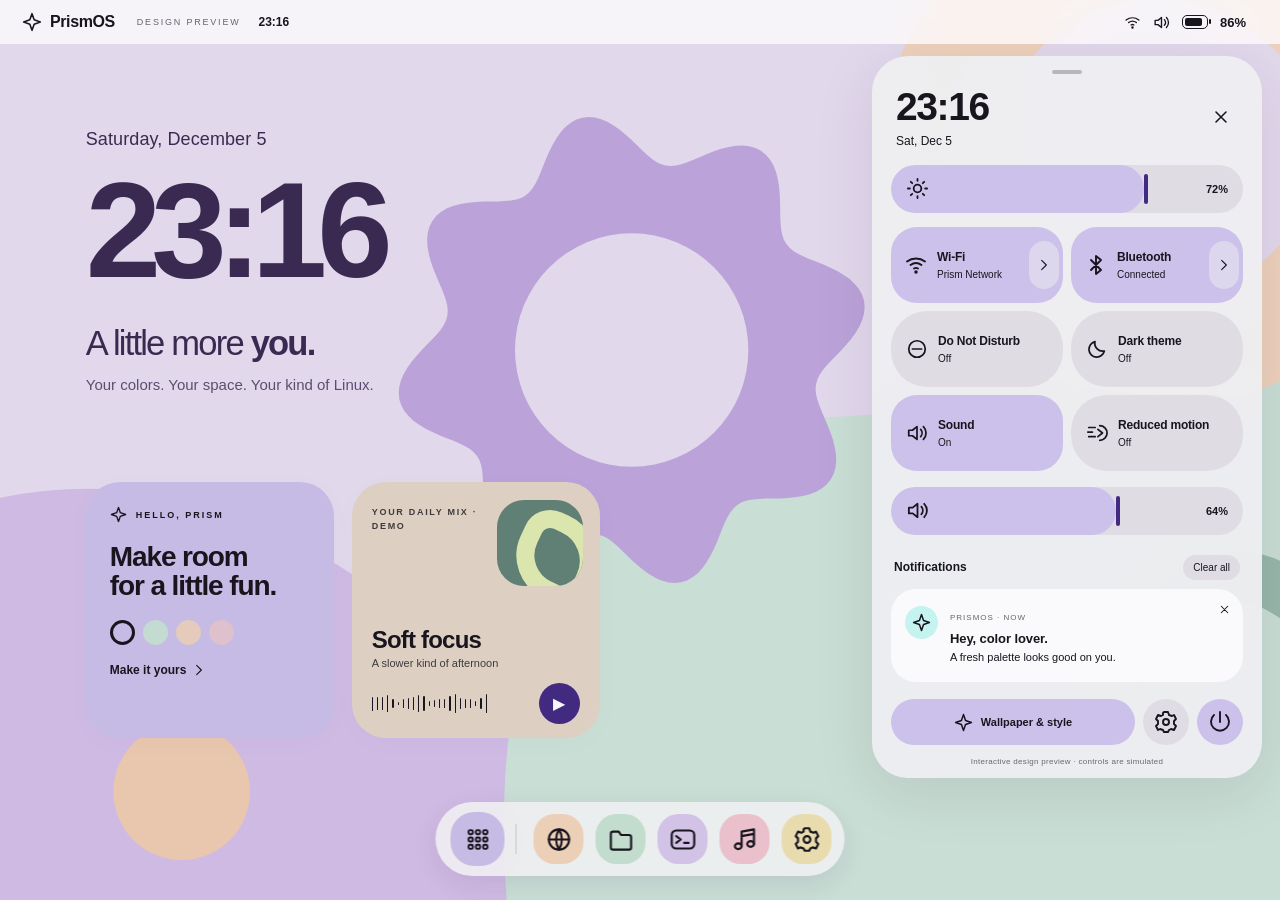
==== commit bbe558e0: "Build v0.3 wireless connection flows and event-aware app launches Add inline network/password and pa" ====
--- a/preview/index.html
+++ b/preview/index.html
@@ -50,8 +50,8 @@
       <div class="shade-heading"><div><div class="shade-clock">13:30</div><p class="shade-date">Wed, Oct 14</p></div><button class="round-button quiet" data-close="shade" aria-label="Close Quick Settings"><span data-icon="close"></span></button></div>
       <div class="brightness control-slider"><span data-icon="brightness"></span><input id="brightness" type="range" min="10" max="100" value="72" aria-label="Display brightness"><output for="brightness">72%</output></div>
       <div class="quick-grid">
-        <button class="quick-tile active" data-toggle="wifi" aria-pressed="true"><span class="tile-icon" data-icon="wifi"></span><div><b>Wi-Fi</b><span class="tile-status">Prism Network</span></div><span class="tile-arrow" data-icon="arrow"></span></button>
-        <button class="quick-tile active" data-toggle="bluetooth" aria-pressed="true"><span class="tile-icon" data-icon="bluetooth"></span><div><b>Bluetooth</b><span class="tile-status">Connected</span></div><span class="tile-arrow" data-icon="arrow"></span></button>
+        <div class="quick-tile active split-tile"><button class="tile-main" data-toggle="wifi" aria-pressed="true" aria-label="Toggle Wi-Fi"><span class="tile-icon" data-icon="wifi"></span><span><b>Wi-Fi</b><span class="tile-status">Prism Network</span></span></button><button class="tile-details" data-connections="wifi" aria-label="Wi-Fi devices and connections"><span data-icon="arrow"></span></button></div>
+        <div class="quick-tile active split-tile"><button class="tile-main" data-toggle="bluetooth" aria-pressed="true" aria-label="Toggle Bluetooth"><span class="tile-icon" data-icon="bluetooth"></span><span><b>Bluetooth</b><span class="tile-status">Connected</span></span></button><button class="tile-details" data-connections="bluetooth" aria-label="Bluetooth devices and connections"><span data-icon="arrow"></span></button></div>
         <button class="quick-tile" data-toggle="dnd" aria-pressed="false"><span class="tile-icon" data-icon="dnd"></span><div><b>Do Not Disturb</b><span class="tile-status">Off</span></div></button>
         <button class="quick-tile" data-toggle="dark" aria-pressed="false"><span class="tile-icon" data-icon="moon"></span><div><b>Dark theme</b><span class="tile-status">Off</span></div></button>
         <button class="quick-tile active" data-toggle="sound" aria-pressed="true"><span class="tile-icon" data-icon="volume"></span><div><b>Sound</b><span class="tile-status">On</span></div></button>
@@ -87,6 +87,13 @@
       <button id="confirm-power" class="pill-button" hidden>Confirm</button><button id="cancel-power" class="text-button">Cancel</button>
       <p class="demo-note">Design preview · session actions are simulated</p>
     </section>
+    <section id="connections" class="connections modal panel" hidden role="dialog" aria-modal="true" aria-label="Wireless connections" tabindex="-1">
+      <div class="modal-heading"><div><span class="eyebrow">A LITTLE MORE CONNECTED</span><h2 id="connection-title">Wi-Fi</h2></div><button class="round-button quiet" data-open="shade" aria-label="Back to Quick Settings"><span data-icon="close"></span></button></div>
+      <div class="connection-toolbar"><button id="connection-radio" class="pill-button">Turn off</button><button id="scan-connections" class="pill-button">Refresh</button></div>
+      <p id="connection-status" role="status"></p>
+      <div id="connection-list" class="connection-list"></div>
+      <p class="demo-note">Interactive design preview · connections are simulated</p>
+    </section>
     <div id="app-context" class="app-context panel" hidden role="menu" aria-label="Application actions"><button id="context-open" role="menuitem">Open</button><button id="context-pin" role="menuitem">Pin to dock</button></div>
     <section id="app-window" class="app-window panel" hidden aria-label="Application preview" role="dialog" aria-modal="true" tabindex="-1">
       <div class="app-titlebar"><div class="app-title"><span id="window-icon"></span><b id="window-title"></b><span class="window-label">PREVIEW</span></div><button class="round-button quiet" id="close-app" aria-label="Close application"><span data-icon="close"></span></button></div>
--- a/preview/style.css
+++ b/preview/style.css
@@ -7,3 +7,20 @@
 @media(max-height:760px) and (min-width:900px){.home-copy{top:14%}.home-copy .giant-clock{font-size:100px}.home-copy h1{font-size:29px;margin:6px 0}.home-widgets{bottom:16%}.welcome-widget,.media-widget{height:211px;width:226px;padding:18px}.welcome-widget h2{font-size:25px;margin:15px 0}.media-widget h3{margin-top:68px}.media-bottom{margin-top:6px}.media-widget .album-art{width:70px;height:70px}.shade{max-height:calc(100dvh - 68px);top:50px;padding:10px 16px}.quick-tile{height:63px}.quick-grid{gap:6px;margin-bottom:10px}.shade-heading{margin-bottom:12px}.control-slider{height:42px;margin-bottom:10px}.control-slider:after{top:6px}.notification-heading{margin-top:10px}.shade-footer{margin-top:12px}.shade-handle{margin-bottom:9px}.dock{bottom:15px}.demo-note{margin-top:8px}}
 @media(max-width:1000px){.home-copy{left:5%;top:16%}.home-copy .giant-clock{font-size:104px}.home-widgets{left:5%;gap:12px}.welcome-widget{width:224px}.media-widget{display:none}.home-copy h1{font-size:31px}.shade{width:370px;right:12px}.quick-tile{padding-left:13px;gap:8px}.app-grid{grid-template-columns:repeat(5,1fr)}}
 @media(max-width:650px){#desktop{min-height:400px}.status-bar{padding:0 15px;gap:10px}.preview-label{display:none}.status-clock{font-size:11px}.status-system{gap:7px;padding:0 4px}.status-system svg{width:15px;height:15px}.home-copy{top:14%;left:8%}.home-copy .date{font-size:13px}.home-copy .giant-clock{font-size:98px;letter-spacing:-7px}.home-copy h1{font-size:30px;letter-spacing:-1px}.home-copy p{font-size:12px}.home-widgets{left:8%;bottom:19%}.welcome-widget{width:236px;height:221px}.welcome-widget h2{font-size:26px}.dock{bottom:17px;gap:3px;padding:9px 11px}.dock-app{width:46px;height:46px}.dock-app .app-icon{width:42px;height:42px;border-radius:18px}.dock-app .app-icon svg{width:23px;height:23px}.dock-divider{margin:0 2px}.shade{width:calc(100% - 20px);right:10px;top:52px;max-height:calc(100dvh - 62px);padding:13px 18px 12px;border-radius:32px}.shade-backdrop{background:#211b2d33;backdrop-filter:blur(10px)}.shade .quick-tile{height:76px}.quick-tile b{font-size:12px}.shade-footer .edit-button{font-size:10px}.home-copy,.home-widgets{transition:filter var(--standard)}body.shade-visible .home-copy,body.shade-visible .home-widgets{filter:blur(7px)}.drawer,.appearance{width:calc(100% - 20px);padding:23px;border-radius:32px;max-height:calc(100dvh - 62px)}.modal-heading h2{font-size:29px}.app-grid{grid-template-columns:repeat(3,1fr);gap:12px 4px;max-height:calc(100dvh - 360px)}.drawer-footer>span{display:none}.palette-options{gap:6px}.palette-option{padding:10px 2px}.files-app{grid-template-columns:120px 1fr}.files-sidebar{padding:18px 8px}.files-sidebar button{padding:10px 7px;font-size:10px;gap:7px}.files-main{padding:20px 14px}.file-grid{grid-template-columns:repeat(2,1fr);gap:10px}.files-main h2{font-size:24px}.app-window{width:calc(100% - 20px);height:calc(100dvh - 105px)}.generic-app{padding:35px 20px}.terminal-app{padding:20px;font-size:11px}}
+
+/* Connection details share the shade's color and motion roles. */
+.quick-tile.split-tile{padding:0;gap:0;overflow:hidden}
+.tile-main{display:flex;align-items:center;gap:9px;flex:1;min-width:0;height:100%;padding:13px 0 13px 13px;text-align:left}
+.tile-main>span:last-child{min-width:0;flex:1}.tile-main b,.tile-main .tile-status{display:block;overflow:hidden;text-overflow:ellipsis;white-space:nowrap}
+.tile-details{width:30px;min-width:30px;height:48px;border-radius:20px;margin-right:4px;background:color-mix(in srgb,var(--surfaceContainer) 50%,transparent);display:grid;place-items:center}
+.tile-details svg{width:14px;height:14px}.tile-details:focus-visible,.tile-main:focus-visible{outline-offset:-4px}
+.connections{width:min(450px,calc(100% - 20px));max-height:calc(100dvh - 70px);overflow:auto}
+.connection-toolbar{display:flex;gap:8px}.connection-toolbar button{flex:1;justify-content:center;font-size:12px}
+#connection-status{font-size:12px;min-height:18px;line-height:1.5}
+.connection-list{display:grid;gap:10px}.connection-row{background:var(--surfaceHigh);border-radius:24px;padding:8px}
+.connection-choice{width:100%;padding:10px;display:flex;align-items:center;gap:12px;text-align:left;border-radius:18px}
+.connection-choice.selected{background:var(--primary);color:var(--onPrimary)}.connection-choice>span{min-width:0;flex:1}.connection-choice b{display:block;font-size:14px;overflow-wrap:anywhere}.connection-choice small{display:block;font-size:11px;opacity:.8;margin-top:5px}
+.connection-row form{padding:8px;display:grid;gap:10px}.connection-row label{display:grid;gap:7px;font-size:12px}
+.connection-row input{width:100%;min-width:0;background:var(--surface);color:var(--onSurface);border:0;border-radius:16px;padding:14px}
+.connection-row .pill-button{width:100%;justify-content:center}.connection-error{font-size:12px;color:var(--error);line-height:1.5;margin:0}
+.connection-row .connection-action{margin-top:5px}.connections .modal-heading h2{font-size:30px}
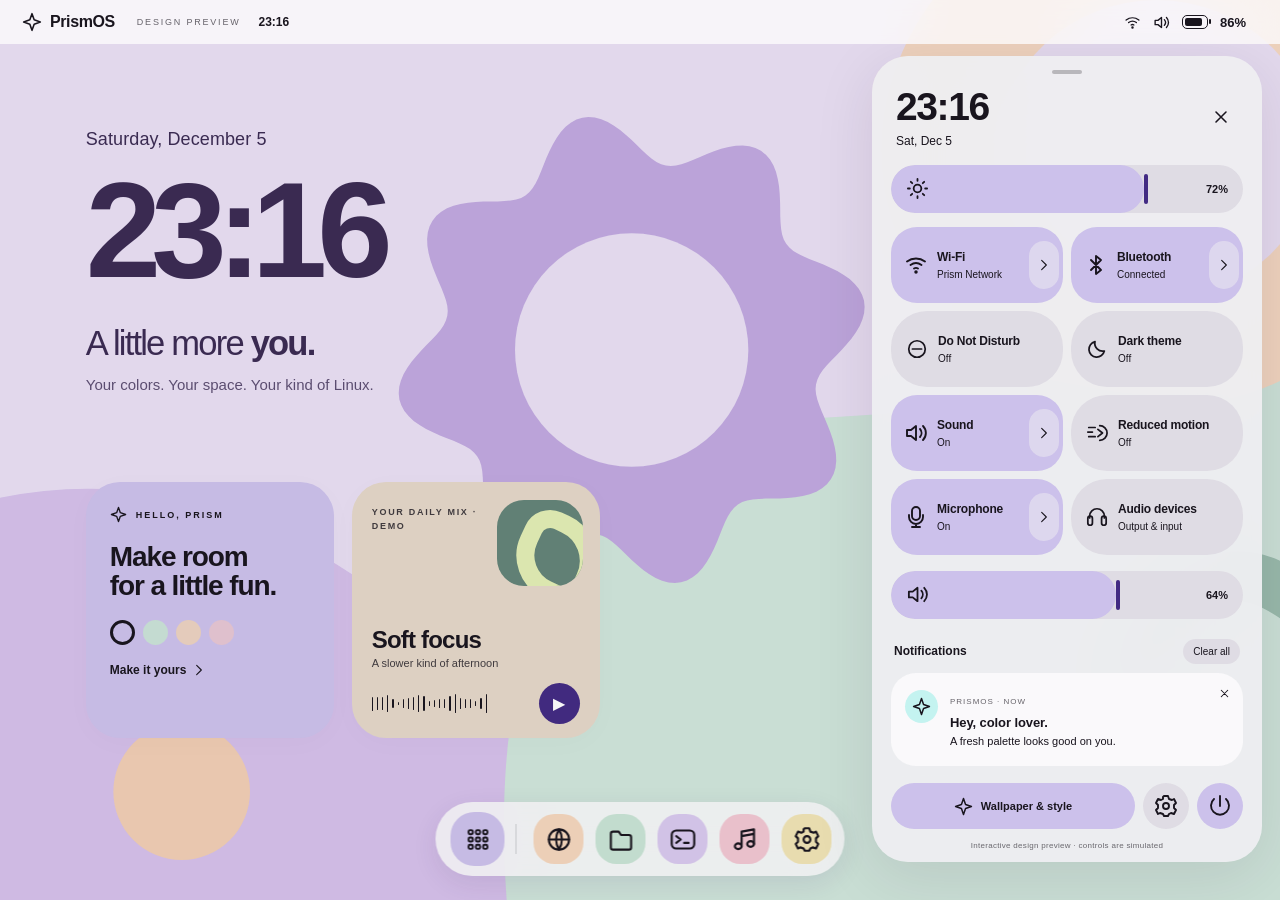
==== commit deb68cb0: "Build v0.4 output and microphone controls with PipeWire event updates Add expressive sound tabs, def" ====
--- a/preview/index.html
+++ b/preview/index.html
@@ -54,8 +54,10 @@
         <div class="quick-tile active split-tile"><button class="tile-main" data-toggle="bluetooth" aria-pressed="true" aria-label="Toggle Bluetooth"><span class="tile-icon" data-icon="bluetooth"></span><span><b>Bluetooth</b><span class="tile-status">Connected</span></span></button><button class="tile-details" data-connections="bluetooth" aria-label="Bluetooth devices and connections"><span data-icon="arrow"></span></button></div>
         <button class="quick-tile" data-toggle="dnd" aria-pressed="false"><span class="tile-icon" data-icon="dnd"></span><div><b>Do Not Disturb</b><span class="tile-status">Off</span></div></button>
         <button class="quick-tile" data-toggle="dark" aria-pressed="false"><span class="tile-icon" data-icon="moon"></span><div><b>Dark theme</b><span class="tile-status">Off</span></div></button>
-        <button class="quick-tile active" data-toggle="sound" aria-pressed="true"><span class="tile-icon" data-icon="volume"></span><div><b>Sound</b><span class="tile-status">On</span></div></button>
+        <div class="quick-tile active split-tile"><button class="tile-main" data-toggle="sound" aria-pressed="true" aria-label="Toggle sound"><span class="tile-icon" data-icon="volume"></span><span><b>Sound</b><span class="tile-status">On</span></span></button><button class="tile-details" data-open="sound-panel" aria-label="Sound devices and levels"><span data-icon="arrow"></span></button></div>
         <button class="quick-tile" data-toggle="reduced" aria-pressed="false"><span class="tile-icon" data-icon="motion"></span><div><b>Reduced motion</b><span class="tile-status">Off</span></div></button>
+        <div class="quick-tile active split-tile"><button class="tile-main" data-toggle="microphone" aria-pressed="true" aria-label="Toggle microphone"><span class="tile-icon" data-icon="microphone"></span><span><b>Microphone</b><span class="tile-status">On</span></span></button><button class="tile-details" data-sound-open="input" aria-label="Microphone devices and levels"><span data-icon="arrow"></span></button></div>
+        <button class="quick-tile" data-open="sound-panel"><span class="tile-icon" data-icon="headphones"></span><div><b>Audio devices</b><span class="tile-status">Output & input</span></div></button>
       </div>
       <div class="volume control-slider"><span data-icon="volume"></span><input id="volume" type="range" min="0" max="100" value="64" aria-label="Media volume"><output for="volume">64%</output></div>
       <div class="notification-heading"><b>Notifications</b><button id="clear-notifications" class="text-button">Clear all</button></div>
@@ -94,6 +96,25 @@
       <div id="connection-list" class="connection-list"></div>
       <p class="demo-note">Interactive design preview · connections are simulated</p>
     </section>
+    <section id="sound-panel" class="sound-panel modal panel" hidden role="dialog" aria-modal="true" aria-label="Sound and microphone" tabindex="-1">
+      <div class="modal-heading"><div><span class="eyebrow">FIND YOUR SOUND</span><h2>Sound & mic.</h2></div><button class="round-button quiet" data-open="shade" aria-label="Back to Quick Settings"><span data-icon="close"></span></button></div>
+      <p id="sound-status" role="status">Choose where sound goes.</p>
+      <div class="sound-tabs" role="tablist" aria-label="Sound controls"><button id="sound-output-tab" role="tab" aria-selected="true" aria-controls="sound-output-section" data-sound-tab="output">Output</button><button id="sound-input-tab" role="tab" aria-selected="false" aria-controls="sound-input-section" data-sound-tab="input" tabindex="-1">Microphone</button></div>
+      <div id="sound-output-section" role="tabpanel" aria-labelledby="sound-output-tab">
+      <h3>Play through</h3><div id="sound-outputs" class="sound-choices" aria-label="Playback devices"></div>
+      <p id="selected-output" class="sound-current"></p>
+      <div class="control-slider"><span data-icon="volume"></span><input id="output-level" type="range" min="0" max="100" value="64" aria-label="Output volume"><output for="output-level">64%</output></div>
+      <button id="mute-output" class="pill-button sound-mute" aria-pressed="false">Mute output</button>
+      </div>
+      <div id="sound-input-section" role="tabpanel" aria-labelledby="sound-input-tab" hidden>
+      <h3>Microphone</h3><div id="sound-inputs" class="sound-choices" aria-label="Microphones"></div>
+      <p id="selected-input" class="sound-current"></p>
+      <div class="control-slider"><span data-icon="microphone"></span><input id="input-level" type="range" min="0" max="100" value="48" aria-label="Microphone level"><output for="input-level">48%</output></div>
+      <button id="mute-input" class="pill-button sound-mute" aria-pressed="false">Mute microphone</button>
+      <p class="sound-explanation">Muting affects the selected microphone. Other microphones can remain available to apps.</p>
+      </div>
+      <p class="demo-note">Design preview · devices and levels are simulated</p>
+    </section>
     <div id="app-context" class="app-context panel" hidden role="menu" aria-label="Application actions"><button id="context-open" role="menuitem">Open</button><button id="context-pin" role="menuitem">Pin to dock</button></div>
     <section id="app-window" class="app-window panel" hidden aria-label="Application preview" role="dialog" aria-modal="true" tabindex="-1">
       <div class="app-titlebar"><div class="app-title"><span id="window-icon"></span><b id="window-title"></b><span class="window-label">PREVIEW</span></div><button class="round-button quiet" id="close-app" aria-label="Close application"><span data-icon="close"></span></button></div>
--- a/preview/style.css
+++ b/preview/style.css
@@ -24,3 +24,13 @@
 .connection-row input{width:100%;min-width:0;background:var(--surface);color:var(--onSurface);border:0;border-radius:16px;padding:14px}
 .connection-row .pill-button{width:100%;justify-content:center}.connection-error{font-size:12px;color:var(--error);line-height:1.5;margin:0}
 .connection-row .connection-action{margin-top:5px}.connections .modal-heading h2{font-size:30px}
+
+.sound-panel{width:min(470px,calc(100% - 20px));max-height:calc(100dvh - 110px);overflow:auto}
+.sound-panel .modal-heading h2{font-size:32px}.sound-panel h3{font-size:14px;margin:22px 0 12px}.sound-panel>p{font-size:12px;line-height:1.5}
+.sound-choices{display:grid;gap:8px}.sound-choice{display:flex;align-items:center;gap:12px;padding:15px 18px;border-radius:24px;background:var(--surfaceHigh);width:100%;text-align:left}
+.sound-choice.selected{background:var(--primary);color:var(--onPrimary)}.sound-choice>span:nth-child(2){flex:1;min-width:0;overflow-wrap:anywhere;font-size:13px}.sound-choice svg{width:22px;height:22px}.sound-choice>b{font-size:16px;min-width:16px}
+.sound-current{margin:15px 0 8px}.sound-panel .control-slider{margin-bottom:10px}.sound-panel .sound-mute{width:100%;justify-content:center;font-size:12px}
+.sound-mute[aria-pressed="true"]{background:var(--primaryStrong);color:var(--onPrimaryStrong)}.sound-explanation{opacity:.8;margin-top:18px;font-size:12px;line-height:1.5}
+
+.sound-tabs{display:flex;gap:6px;padding:5px;background:var(--surfaceHigh);border-radius:28px;margin-top:18px}
+.sound-tabs button{flex:1;padding:12px;border-radius:22px;font-size:13px}.sound-tabs [aria-selected="true"]{background:var(--primary);color:var(--onPrimary)}
